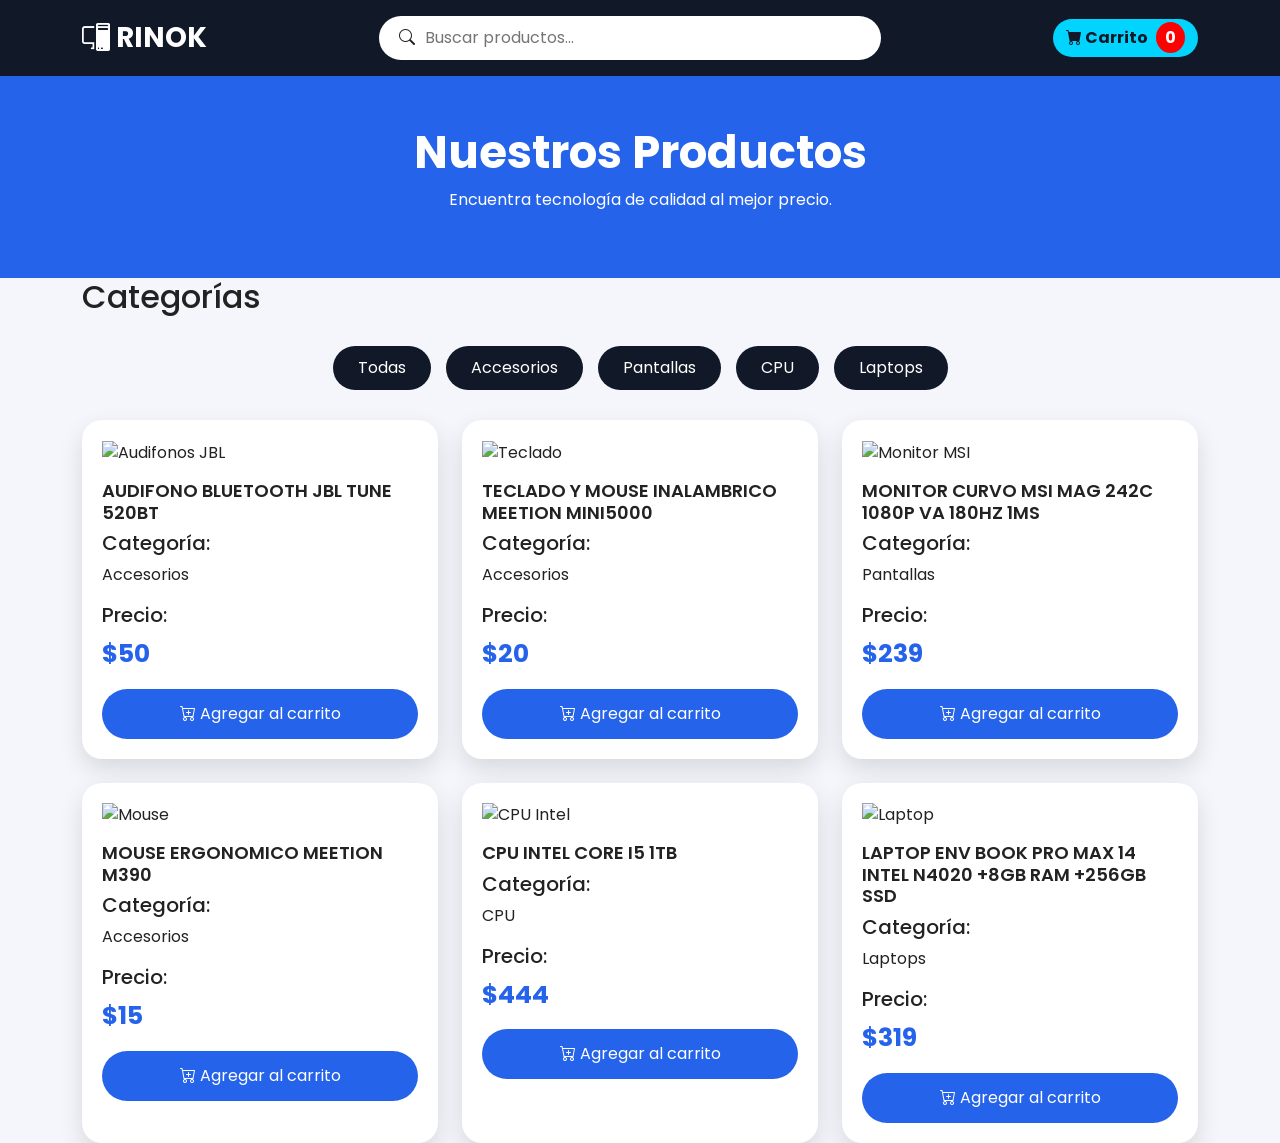
==== productos.html @ d12a8ef0 "feature:Se agrego productos.html y funciones del carrito en enscrip.js" ====
<!DOCTYPE html>
<html lang="es">

<head>

    <meta charset="UTF-8">
    <meta name="viewport" content="width=device-width, initial-scale=1.0">

    <title>RINOK | Productos</title>


    <!-- Bootstrap -->
    <link href="https://cdn.jsdelivr.net/npm/bootstrap@5.3.3/dist/css/bootstrap.min.css" rel="stylesheet">


    <!-- Iconos -->
    <link href="https://cdn.jsdelivr.net/npm/bootstrap-icons@1.11.3/font/bootstrap-icons.css" rel="stylesheet">


    <!-- Fuente -->
    <link href="https://fonts.googleapis.com/css2?family=Poppins:wght@300;400;500;600;700&display=swap"
        rel="stylesheet">


    <link rel="stylesheet" href="style.css">

</head>


<body>


    <!-- ================= HEADER ================= -->

    <header class="header-productos">

        <div class="container">

            <div class="d-flex justify-content-between align-items-center py-3">


                <a href="index.html" class="logo">

                    <i class="bi bi-pc-display"></i>

                    RINOK

                </a>



                <div class="busqueda">

                    <i class="bi bi-search"></i>

                    <input type="text" id="input-buscar" placeholder="Buscar productos..." onkeyup="buscarProductos()">

                </div>



                <button class="btn carrito-btn" data-bs-toggle="offcanvas" data-bs-target="#cartPanel">


                    <i class="bi bi-cart-fill"></i>

                    Carrito

                    <span id="contador">

                        0

                    </span>


                </button>


            </div>

        </div>

    </header>





    <!-- ================= TITULO ================= -->


    <section class="titulo-productos">

        <div class="container">

            <h1>

                Nuestros Productos

            </h1>


            <p>

                Encuentra tecnología de calidad al mejor precio.

            </p>


        </div>

    </section>






    <!-- ================= CATEGORIAS ================= -->


    <section class="container categorias">


        <h2>

            Categorías

        </h2>


        <div class="botones-categoria">


            <button onclick="filtrarCategoria('todas')">

                Todas

            </button>


            <button onclick="filtrarCategoria('accesorios')">

                Accesorios

            </button>



            <button onclick="filtrarCategoria('pantallas')">

                Pantallas

            </button>



            <button onclick="filtrarCategoria('cpu')">

                CPU

            </button>



            <button onclick="filtrarCategoria('laptops')">

                Laptops

            </button>


        </div>


    </section>






    <!-- ================= PRODUCTOS ================= -->


    <section class="container">


        <div class="row g-4 productos-container">



            <!-- PRODUCTO 1 -->


            <div class="col-md-4 producto accesorios">


                <div class="card-producto">


                    <img src="./imagenes/NomadaWare_audifono_jbl_tune_520bt_azul-1000x1000.webp" alt="Audifonos JBL">



                    <h3>

                        AUDIFONO BLUETOOTH JBL TUNE 520BT

                    </h3>


                    <h5>

                        Categoría:

                    </h5>


                    <p>

                        Accesorios

                    </p>


                    <h5>

                        Precio:

                    </h5>


                    <p class="precio">

                        $50

                    </p>



                    <button class="btn agregar-btn" onclick="agregarAlCarrito(1)">

                        <i class="bi bi-cart-plus"></i>

                        Agregar al carrito

                    </button>



                </div>


            </div>






            <!-- PRODUCTO 2 -->


            <div class="col-md-4 producto accesorios">


                <div class="card-producto">


                    <img src="./imagenes/NomadaWare_Teclado_inalambrico_meetion_mini5000-500x500.webp" alt="Teclado">


                    <h3>

                        TECLADO Y MOUSE INALAMBRICO MEETION MINI5000

                    </h3>


                    <h5>

                        Categoría:

                    </h5>


                    <p>

                        Accesorios

                    </p>


                    <h5>

                        Precio:

                    </h5>


                    <p class="precio">

                        $20

                    </p>



                    <button class="btn agregar-btn" onclick="agregarAlCarrito(2)">


                        <i class="bi bi-cart-plus"></i>

                        Agregar al carrito


                    </button>



                </div>


            </div>






            <!-- PRODUCTO 3 -->


            <div class="col-md-4 producto pantallas">


                <div class="card-producto">


                    <img src="./imagenes/NomadaWare_monitor_MSI_MAG_242C.webp" alt="Monitor MSI">


                    <h3>

                        MONITOR CURVO MSI MAG 242C 1080P VA 180HZ 1MS

                    </h3>


                    <h5>

                        Categoría:

                    </h5>


                    <p>

                        Pantallas

                    </p>


                    <h5>

                        Precio:

                    </h5>


                    <p class="precio">

                        $239

                    </p>



                    <button class="btn agregar-btn" onclick="agregarAlCarrito(3)">


                        <i class="bi bi-cart-plus"></i>

                        Agregar al carrito


                    </button>


                </div>


            </div>





            <!-- PRODUCTO 4 -->


            <div class="col-md-4 producto accesorios">


                <div class="card-producto">


                    <img src="./imagenes/NomadaWare_mouse_meetion_m390-500x500.webp" alt="Mouse">


                    <h3>

                        MOUSE ERGONOMICO MEETION M390

                    </h3>


                    <h5>

                        Categoría:

                    </h5>


                    <p>

                        Accesorios

                    </p>


                    <h5>

                        Precio:

                    </h5>


                    <p class="precio">

                        $15

                    </p>



                    <button class="btn agregar-btn" onclick="agregarAlCarrito(4)">


                        <i class="bi bi-cart-plus"></i>

                        Agregar al carrito


                    </button>



                </div>


            </div>
            <!-- PRODUCTO 5 -->

            <div class="col-md-4 producto cpu">

                <div class="card-producto">


                    <img src="./imagenes/img_2565d0png" alt="CPU Intel">


                    <h3>

                        CPU INTEL CORE I5 1TB

                    </h3>


                    <h5>

                        Categoría:

                    </h5>


                    <p>

                        CPU

                    </p>


                    <h5>

                        Precio:

                    </h5>


                    <p class="precio">

                        $444

                    </p>



                    <button class="btn agregar-btn" onclick="agregarAlCarrito(5)">


                        <i class="bi bi-cart-plus"></i>

                        Agregar al carrito


                    </button>



                </div>

            </div>





            <!-- PRODUCTO 6 -->


            <div class="col-md-4 producto laptops">


                <div class="card-producto">


                    <img src="./imagenes/NomadaWare_laptop_env_book_pro_max_14.webp" alt="Laptop">


                    <h3>

                        LAPTOP ENV BOOK PRO MAX 14 INTEL N4020 +8GB RAM +256GB SSD

                    </h3>


                    <h5>

                        Categoría:

                    </h5>


                    <p>

                        Laptops

                    </p>


                    <h5>

                        Precio:

                    </h5>


                    <p class="precio">

                        $319

                    </p>



                    <button class="btn agregar-btn" onclick="agregarAlCarrito(6)">


                        <i class="bi bi-cart-plus"></i>

                        Agregar al carrito


                    </button>



                </div>

            </div>



        </div>

    </section>





    <!-- ================= CARRITO ================= -->


    <div class="offcanvas offcanvas-end" tabindex="-1" id="cartPanel">


        <div class="offcanvas-header">


            <h5 class="offcanvas-title">

                <i class="bi bi-cart-fill"></i>

                Mi carrito

            </h5>



            <button type="button" class="btn-close" data-bs-dismiss="offcanvas">

            </button>


        </div>





        <div class="offcanvas-body d-flex flex-column">



            <div id="carritoProductos" class="flex-grow-1">


            </div>





            <p id="carritoVacio" class="text-center">


                <i class="bi bi-cart-x fs-1"></i>

                <br>

                Tu carrito está vacío.


            </p>






            <div id="resumenCarrito">


                <hr>


                <div class="d-flex justify-content-between">


                    <span>

                        Subtotal:

                    </span>


                    <strong id="subtotal">

                        $0

                    </strong>


                </div>





                <div class="d-flex justify-content-between mt-2">


                    <span>

                        Total:

                    </span>


                    <strong id="total">

                        $0

                    </strong>


                </div>





                <button class="btn btn-success w-100 mt-3" id="comprarBtn">


                    Finalizar compra


                </button>





                <button class="btn btn-outline-danger w-100 mt-2" onclick="vaciarCarrito()">



                    Vaciar carrito


                </button>



            </div>


        </div>


    </div>






    <!-- ================= MENSAJE ================= -->


    <div class="toast-container position-fixed bottom-0 end-0 p-3">


        <div id="mensajeToast" class="toast">


            <div class="toast-body">


                Producto agregado al carrito ✔


            </div>


        </div>


    </div>






    <!-- ================= SCRIPTS ================= -->


    <script src="https://cdn.jsdelivr.net/npm/bootstrap@5.3.3/dist/js/bootstrap.bundle.min.js"></script>


    <script src="script.js"></script>



</body>

</html>
---- style.css ----
/* ==============================
   CONFIGURACIÓN GENERAL
================================= */


*{
    margin:0;
    padding:0;
    box-sizing:border-box;
}


body{

    font-family:'Poppins', sans-serif;
    background:#f4f6fb;
    color:#222;

}


a{

    text-decoration:none;

}


/* ==============================
   NAVBAR / HEADER
================================= */


.menu,
.header-productos{

    background:#111827;
    box-shadow:0 5px 15px rgba(0,0,0,.2);

}


.navbar-brand,
.logo{

    color:white;
    font-size:28px;
    font-weight:700;

}


.logo:hover,
.navbar-brand:hover{

    color:#00d4ff;

}


.nav-link{

    color:white !important;
    margin-left:20px;
    transition:.3s;

}


.nav-link:hover{

    color:#00d4ff !important;

}



/* ==============================
   HERO INICIO
================================= */


.hero{

    background:
    linear-gradient(
    135deg,
    #111827,
    #1d4ed8
    );

    color:white;
    padding:90px 0;

}



.hero h1{

    font-size:55px;
    font-weight:700;

}



.hero h1 span{

    color:#00d4ff;

}


.hero p{

    font-size:20px;
    margin:25px 0;

}



.hero-img{

    max-height:400px;

}




.btn-principal{

    background:#00d4ff;
    color:#111827;
    padding:12px 35px;
    border-radius:30px;
    font-weight:600;
    transition:.3s;

}


.btn-principal:hover{

    background:white;
    transform:scale(1.05);

}




/* ==============================
   CATEGORIAS INICIO
================================= */


.titulo-seccion{

    text-align:center;
    font-size:35px;
    font-weight:700;
    margin-bottom:40px;

}



.categoria{

    background:white;
    padding:30px;
    border-radius:20px;
    text-align:center;
    box-shadow:0 8px 20px rgba(0,0,0,.1);
    transition:.3s;

}



.categoria:hover{

    transform:translateY(-10px);

}



.categoria i{

    font-size:45px;
    color:#2563eb;

}




/* ==============================
   NOSOTROS
================================= */


.nosotros{

    background:white;
    padding:70px 0;

}


.sombra{

    box-shadow:0 10px 25px rgba(0,0,0,.2);

}




/* ==============================
   FORMULARIO
================================= */


form{

    background:white;
    padding:35px;
    border-radius:20px;
    box-shadow:0 8px 20px rgba(0,0,0,.1);

}



.form-control,
.form-select{

    padding:14px;
    border-radius:12px;

}





/* ==============================
   FOOTER
================================= */


footer{

    background:#111827;
    color:white;
    text-align:center;
    padding:35px 0;

}



.redes i{

    font-size:25px;
    margin:10px;
    cursor:pointer;

}




/* ==============================
   PAGINA PRODUCTOS
================================= */


.titulo-productos{

    background:#2563eb;
    color:white;
    padding:50px 0;
    text-align:center;

}


.titulo-productos h1{

    font-size:45px;
    font-weight:700;

}




/* BUSCADOR */


.busqueda{

    background:white;
    display:flex;
    align-items:center;
    padding:10px 20px;
    border-radius:30px;
    width:45%;

}



.busqueda input{

    border:none;
    outline:none;
    width:100%;
    margin-left:10px;

}




/* CARRITO BOTON */


.carrito-btn{

    background:#00d4ff;
    color:#111827;
    border-radius:30px;
    font-weight:bold;

}



#contador{

    background:red;
    color:white;
    padding:4px 9px;
    border-radius:50%;
    margin-left:5px;

}




/* CATEGORIAS PRODUCTOS */


.botones-categoria{

    display:flex;
    justify-content:center;
    gap:15px;
    flex-wrap:wrap;
    margin:30px 0;

}



.botones-categoria button{

    border:none;
    padding:10px 25px;
    border-radius:30px;
    background:#111827;
    color:white;
    transition:.3s;

}


.botones-categoria button:hover{

    background:#2563eb;

}





/* TARJETAS PRODUCTOS */


.card-producto{

    background:white;
    border-radius:20px;
    padding:20px;
    height:100%;
    box-shadow:0 10px 25px rgba(0,0,0,.12);
    transition:.3s;

}



.card-producto:hover{

    transform:translateY(-10px);

}



.card-producto img{

    width:100%;
    height:220px;
    object-fit:contain;

}



.card-producto h3{

    font-size:18px;
    margin-top:15px;
    font-weight:600;

}



.precio{

    font-size:25px;
    font-weight:bold;
    color:#2563eb;

}



.agregar-btn{

    background:#2563eb;
    color:white;
    width:100%;
    border-radius:25px;
    padding:12px;

}



.agregar-btn:hover{

    background:#111827;
    color:white;

}





/* ==============================
   CARRITO
================================= */


.item-carrito{

    background:#f8fafc;
    padding:15px;
    border-radius:15px;
    margin-bottom:10px;

}



.item-carrito button{

    margin:3px;

}



#resumenCarrito{

    margin-top:auto;

}




/* TOAST */


.toast{

    background:#111827;
    color:white;

}



/* ==============================
   RESPONSIVE
================================= */


@media(max-width:768px){


.hero h1{

    font-size:35px;

}



.busqueda{

    width:100%;

}



.header-productos .d-flex{

    flex-direction:column;

}



.card-producto img{

    height:180px;

}


}
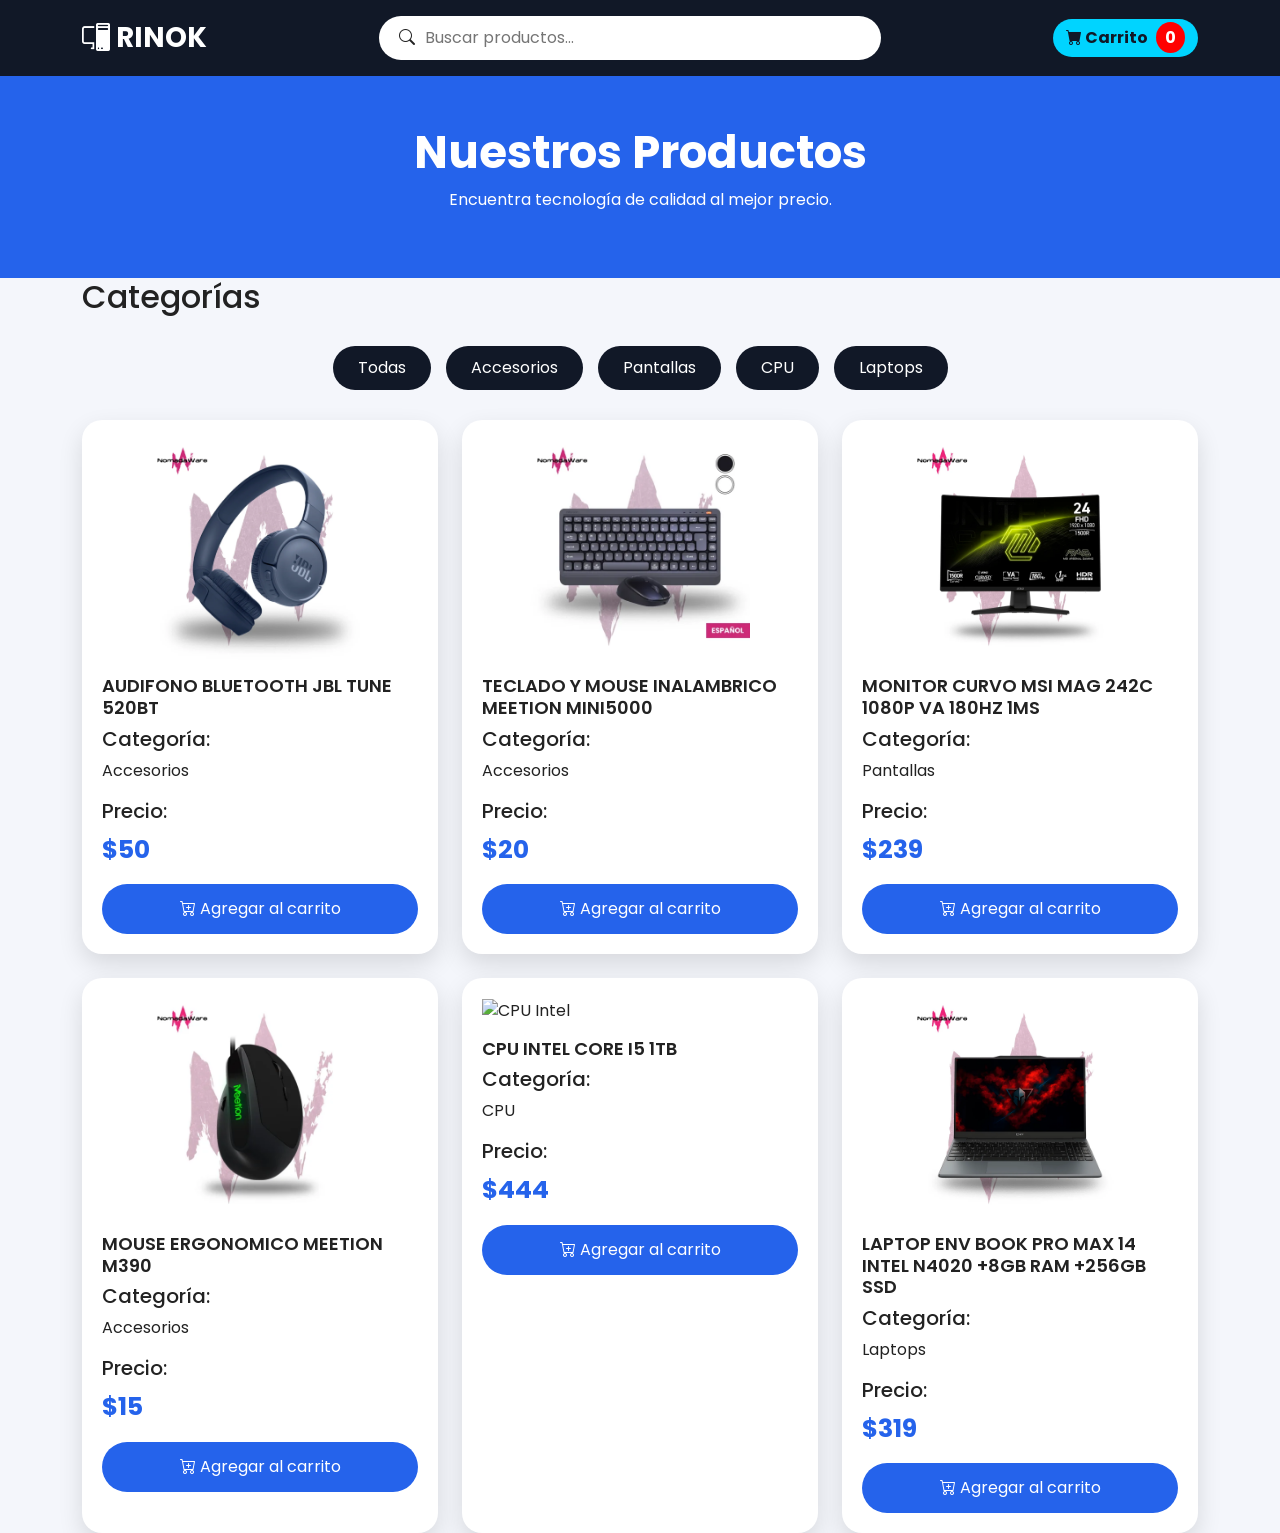
==== commit 8d12b406: "document: se linkea las imagenes a la carpeta imagenes" ====
--- a/productos.html
+++ b/productos.html
@@ -468,7 +468,7 @@
                 <div class="card-producto">
 
 
-                    <img src="./imagenes/img_2565d0png" alt="CPU Intel">
+                    <img src="/imagenes/img_2565d0png" alt="CPU Intel">
 
 
                     <h3>
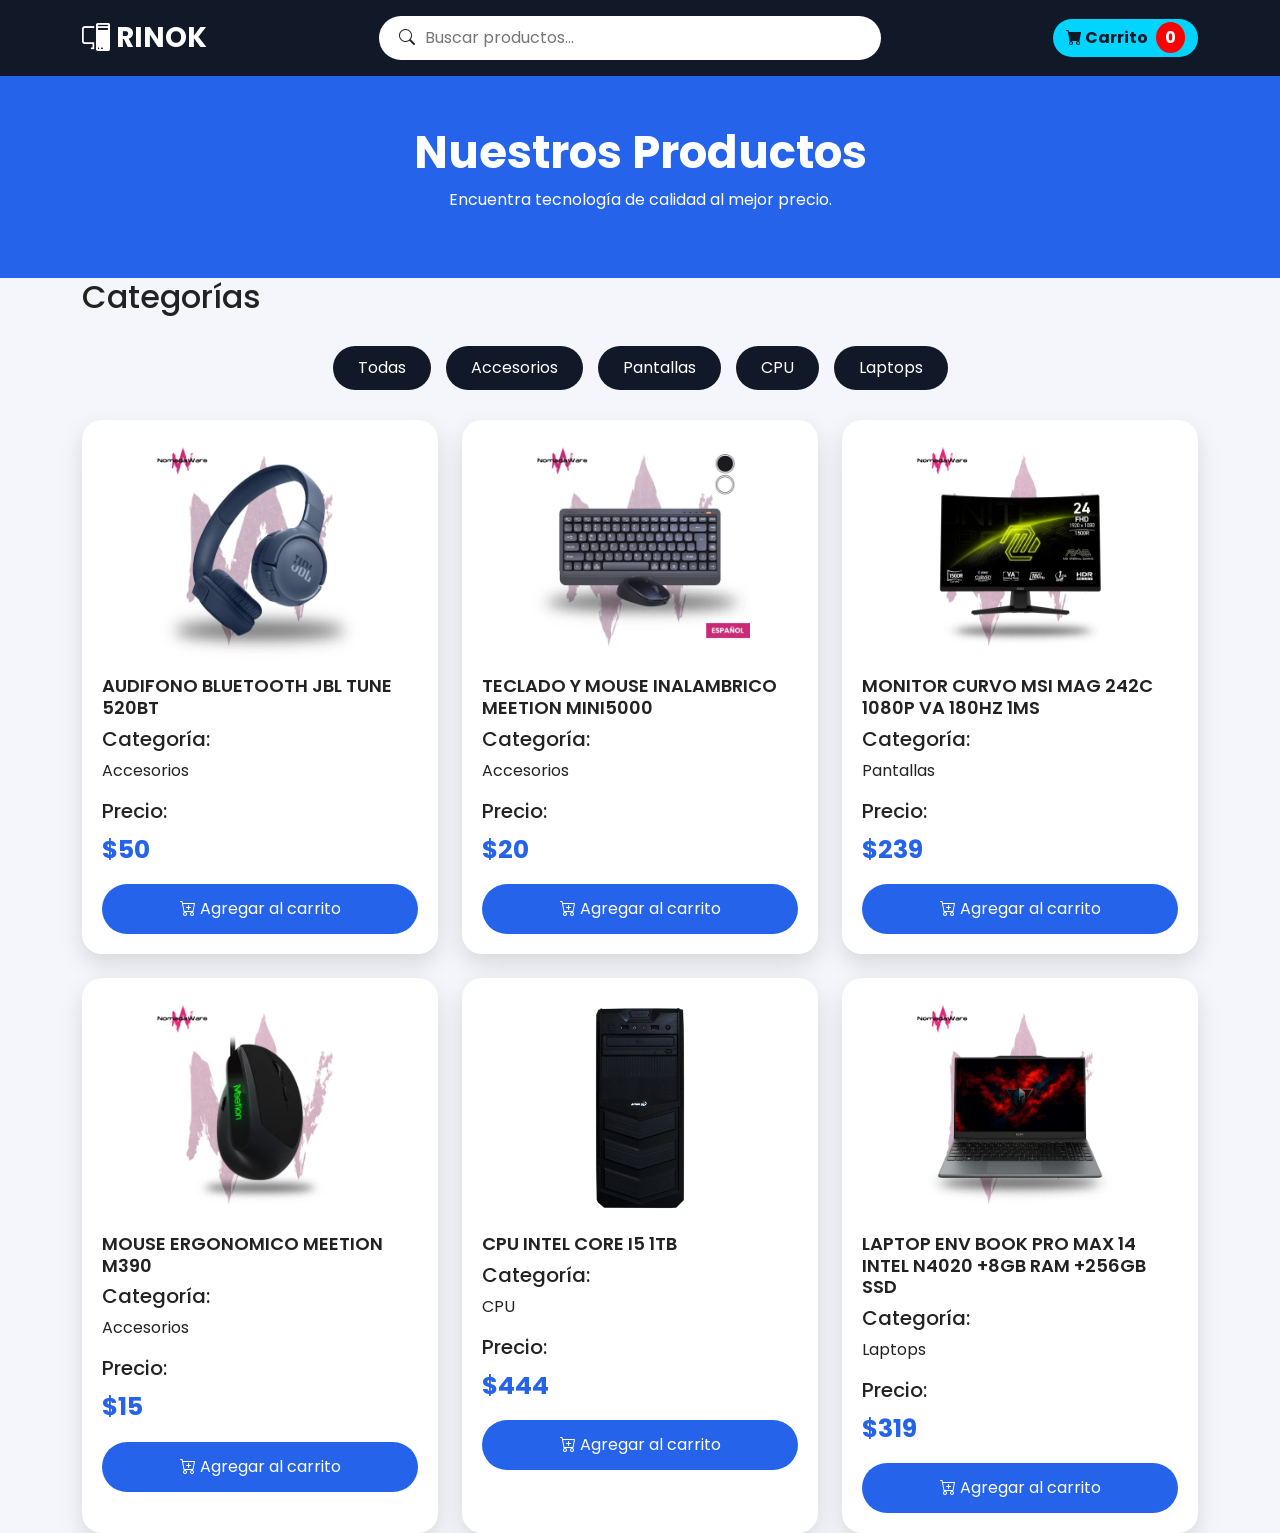
==== commit 81d6088f: "bugfix: se linkea las imagenes a la carpeta" ====
--- a/productos.html
+++ b/productos.html
@@ -468,7 +468,7 @@
                 <div class="card-producto">
 
 
-                    <img src="/imagenes/img_2565d0png" alt="CPU Intel">
+                    <img src="./imagenes/img_2565d0png" alt="CPU Intel">
 
 
                     <h3>
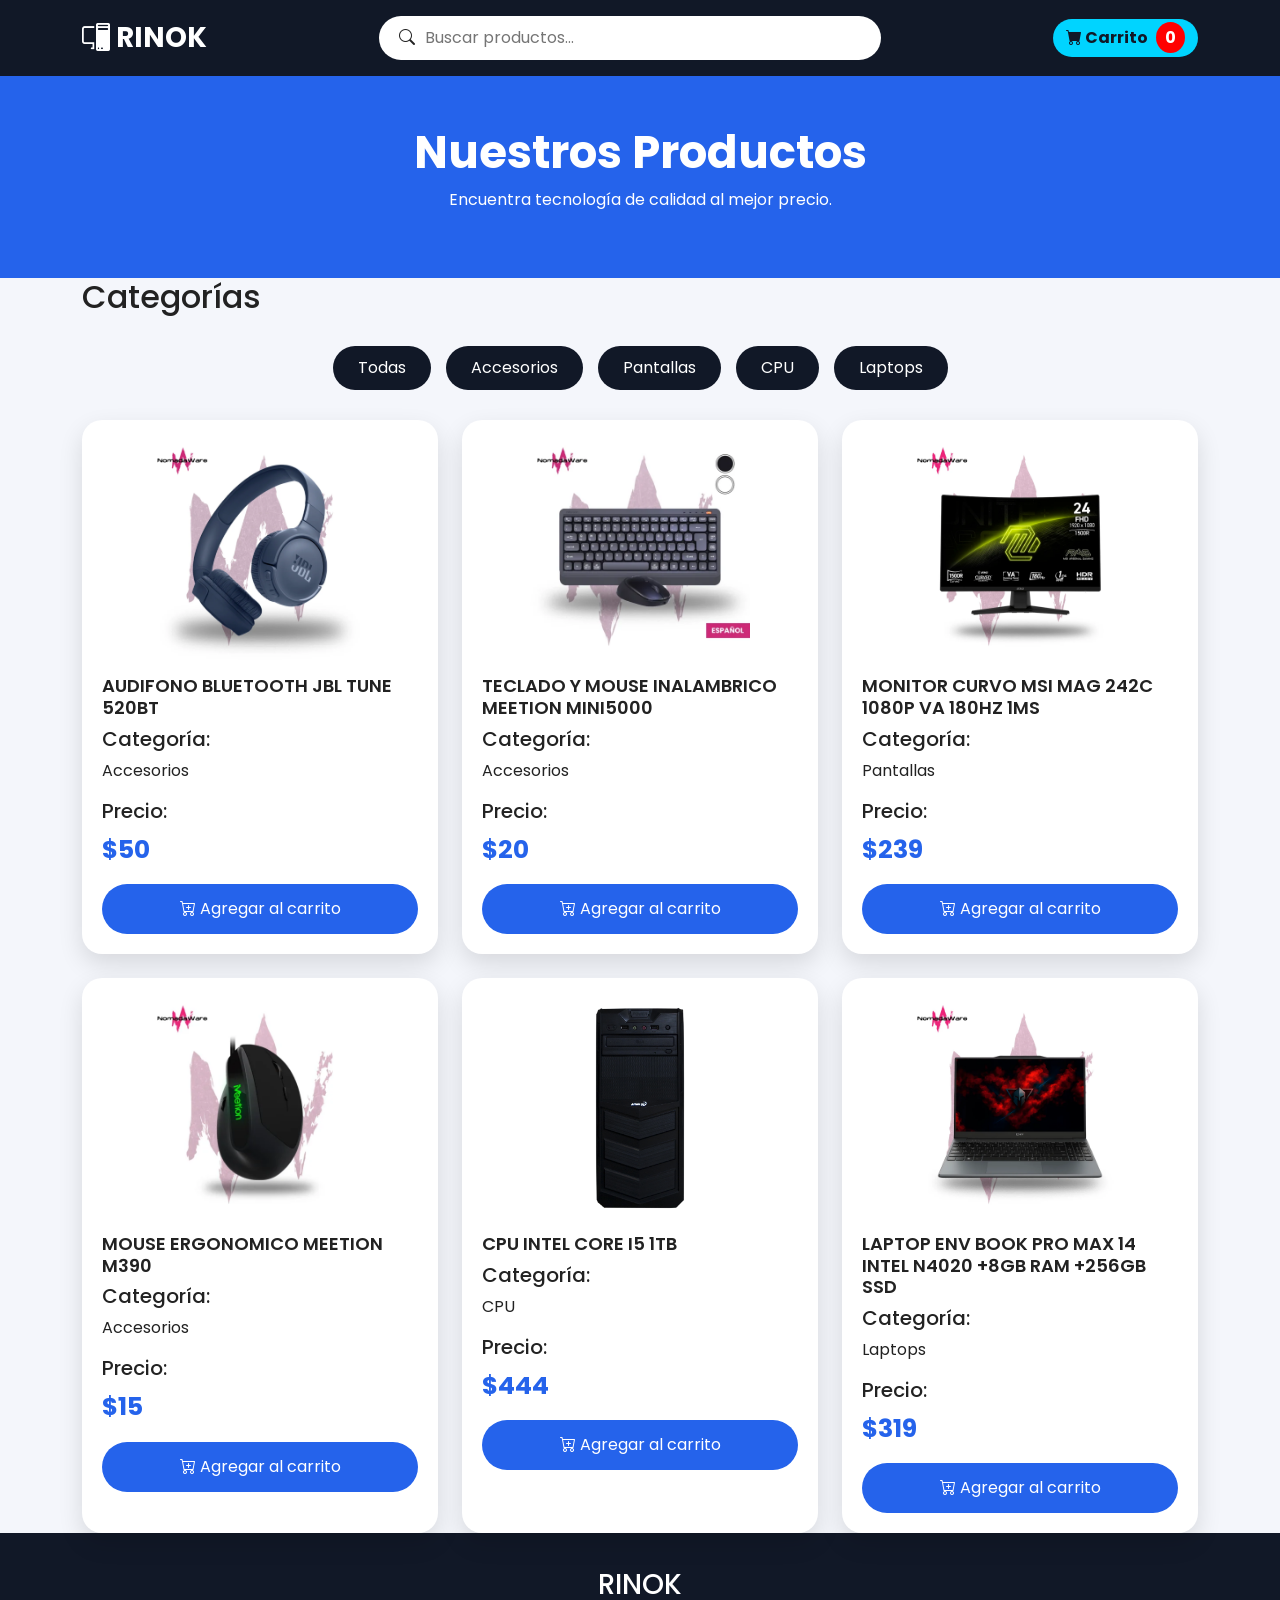
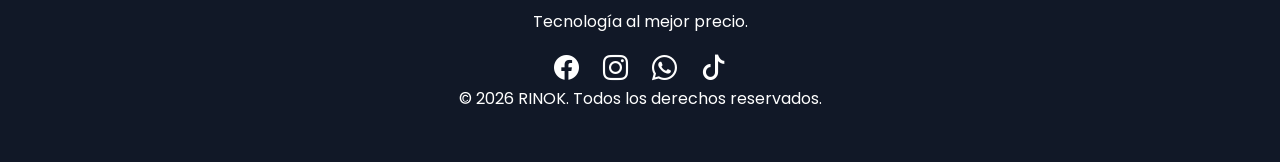
==== commit 75ff1384: "document:se agrega el pie de pagina a productos.html" ====
--- a/productos.html
+++ b/productos.html
@@ -789,4 +789,44 @@
 
 </body>
 
+<footer>
+
+        <div class="container">
+
+            <h3>
+
+                RINOK
+
+            </h3>
+
+            <p>
+
+                Tecnología al mejor precio.
+
+            </p>
+
+            <div class="redes">
+
+                <i class="bi bi-facebook"></i>
+
+                <i class="bi bi-instagram"></i>
+
+                <i class="bi bi-whatsapp"></i>
+
+                <i class="bi bi-tiktok"></i>
+
+            </div>
+
+            <p>
+
+                © 2026 RINOK.
+
+                Todos los derechos reservados.
+
+            </p>
+
+        </div>
+
+    </footer>
+
 </html>
